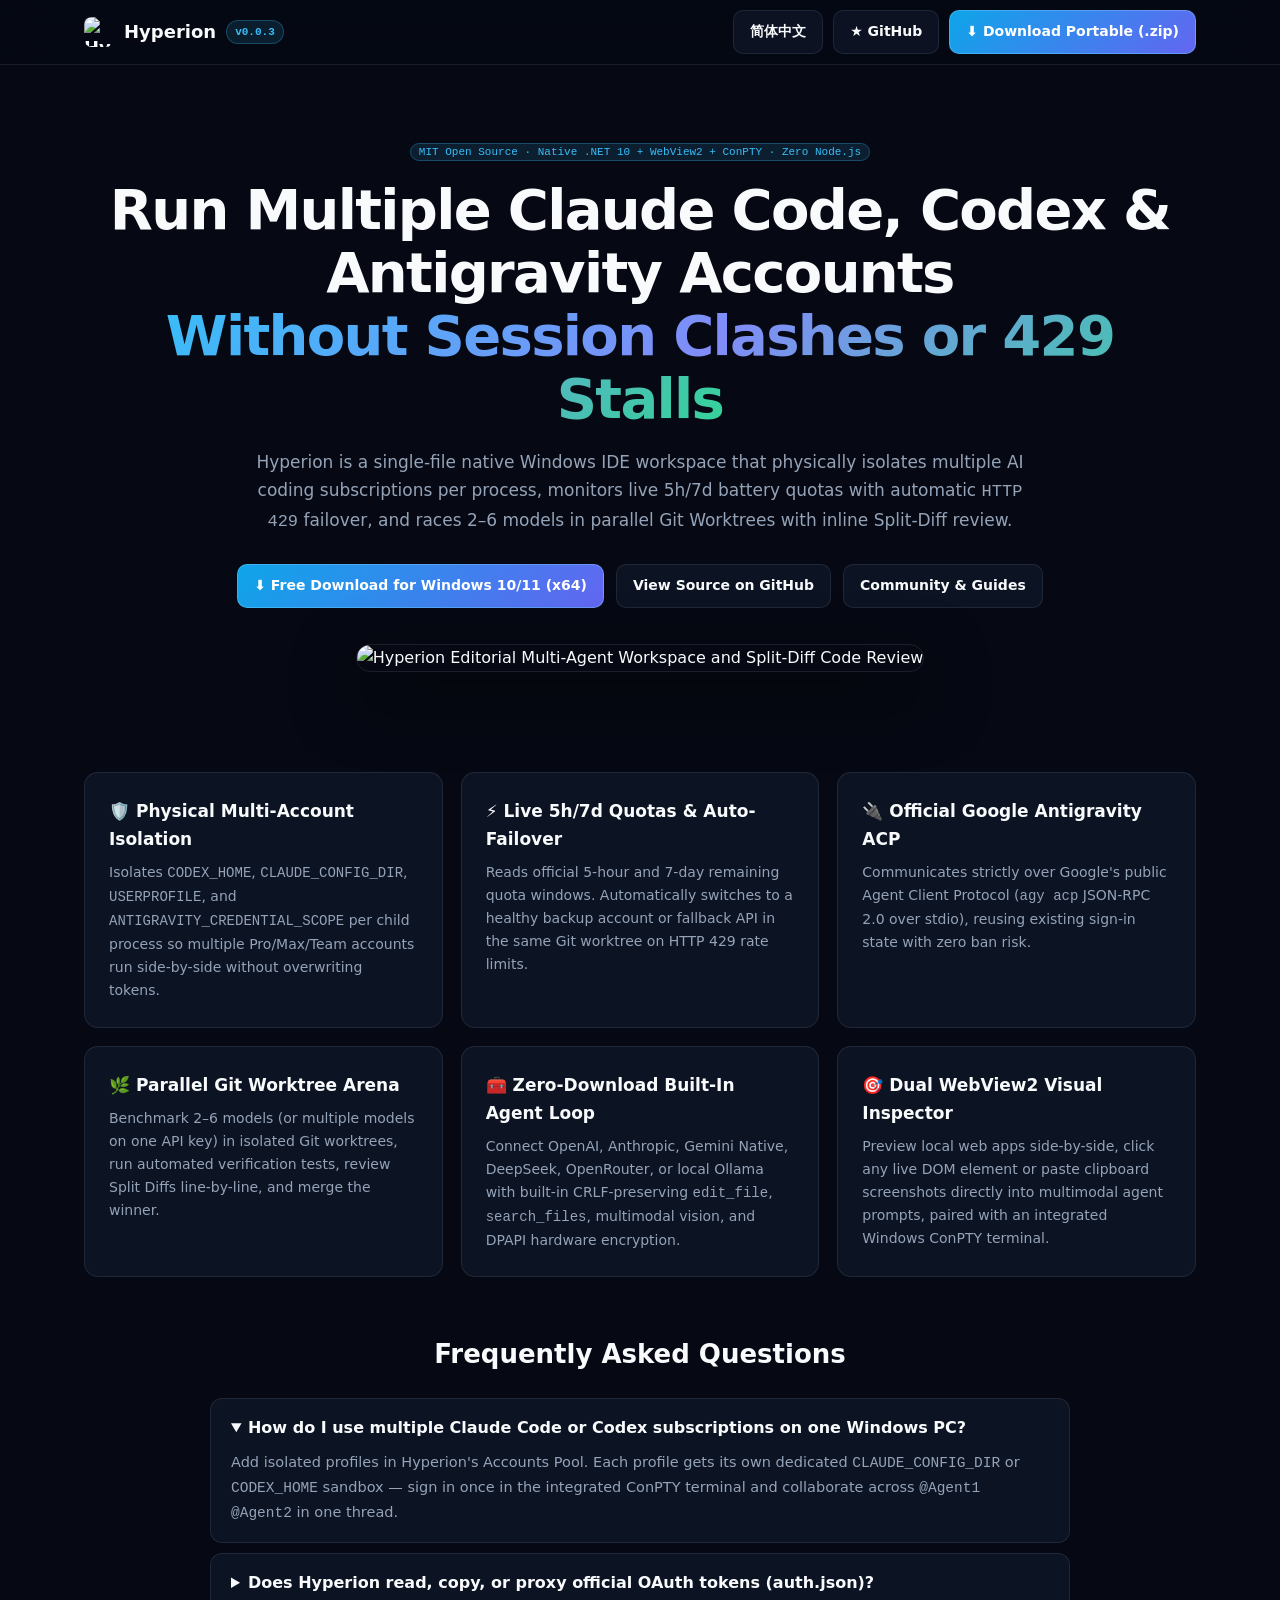
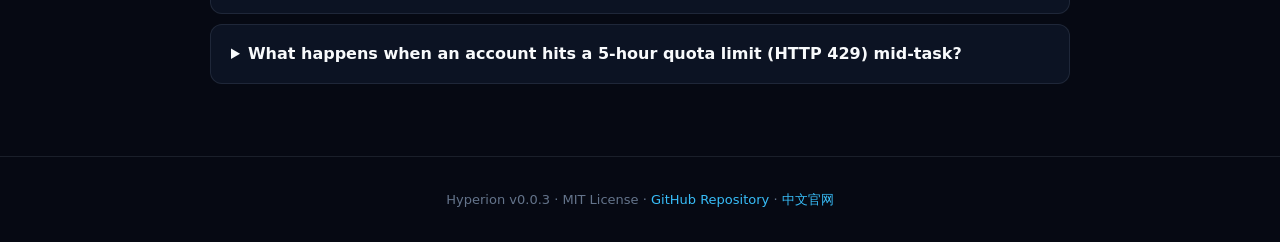
==== site/en/index.html @ 20a64a3a "docs(seo): add multi-page search guides, static English portal, sitemap, JSON-LD & animated product " ====
<!DOCTYPE html>
<html lang="en">
<head>
  <meta charset="UTF-8" />
  <meta name="viewport" content="width=device-width, initial-scale=1.0" />
  <title>Hyperion · Multi-Account Claude Code, Codex &amp; Antigravity ACP Workspace for Windows</title>
  <meta name="description" content="Run multiple Claude Code, OpenAI Codex, and Google Antigravity (official agy acp) accounts simultaneously on Windows without session cross-contamination. Live 5h/7d battery quota meters, automatic HTTP 429 failover, and parallel Git Worktree Arena with Split-Diff review." />
  <meta name="keywords" content="Claude Code multiple accounts Windows,OpenAI Codex multi account,Claude Code 429 rate limit failover,Google Antigravity ACP client,agy acp Windows,Git worktree multi-agent IDE,Ollama coding agent Windows,Hyperion IDE" />
  <link rel="canonical" href="https://thalesnottychus.github.io/Hyperion/en/" />
  <link rel="alternate" hreflang="en" href="https://thalesnottychus.github.io/Hyperion/en/" />
  <link rel="alternate" hreflang="zh-CN" href="https://thalesnottychus.github.io/Hyperion/" />
  <link rel="alternate" hreflang="x-default" href="https://thalesnottychus.github.io/Hyperion/en/" />
  <meta property="og:title" content="Hyperion · Multi-Account Claude Code, Codex &amp; Antigravity Workspace for Windows" />
  <meta property="og:description" content="Physical per-account isolation, live 5h/7d battery quota telemetry, automatic 429 failover, and headless Git Worktree Arena in one native .NET 10 Windows executable." />
  <meta property="og:image" content="https://thalesnottychus.github.io/Hyperion/images/command-en.png" />
  <link rel="icon" type="image/png" href="../images/logo.png" />
  <script type="application/ld+json">
  {
    "@context": "https://schema.org",
    "@type": "SoftwareApplication",
    "name": "Hyperion",
    "operatingSystem": "Windows 10, Windows 11",
    "applicationCategory": "DeveloperApplication",
    "softwareVersion": "0.0.3",
    "license": "https://opensource.org/licenses/MIT",
    "offers": { "@type": "Offer", "price": "0", "priceCurrency": "USD" },
    "downloadUrl": "https://github.com/ThalesNotTychus/Hyperion/releases/latest/download/Hyperion-portable-win-x64.zip",
    "description": "Native .NET 10 + WebView2 + ConPTY multi-agent workspace for Windows with physical per-account isolation for Codex, Claude Code, and Google Antigravity (official ACP), live 5h/7d quota meters, automatic 429 failover, and parallel Git worktree Arena."
  }
  </script>
  <style>
    :root { --bg:#060913; --card:rgba(15,23,42,0.75); --border:rgba(148,163,184,0.14); --text:#f8fafc; --sub:#94a3b8; --cyan:#38bdf8; }
    * { box-sizing:border-box; margin:0; padding:0; }
    body { background:var(--bg); color:var(--text); font-family:"Inter","Segoe UI Variable Display",system-ui,sans-serif; line-height:1.65; }
    a { color:inherit; text-decoration:none; }
    .nav { position:sticky; top:0; z-index:40; backdrop-filter:blur(16px); background:rgba(6,9,19,0.82); border-bottom:1px solid var(--border); }
    .nav-in { max-width:1160px; margin:0 auto; padding:0 24px; height:64px; display:flex; align-items:center; justify-content:space-between; }
    .brand { display:flex; align-items:center; gap:10px; font-weight:700; font-size:18px; }
    .brand img { width:30px; height:30px; border-radius:8px; }
    .tag { font-size:11px; font-family:Consolas,monospace; padding:2px 8px; border-radius:99px; background:rgba(56,189,248,0.12); color:var(--cyan); border:1px solid rgba(56,189,248,0.28); }
    .btn { display:inline-flex; align-items:center; gap:8px; padding:9px 16px; border-radius:10px; font-weight:600; font-size:14px; border:1px solid var(--border); background:var(--card); }
    .btn-primary { background:linear-gradient(135deg,#0ea5e9,#6366f1); border-color:rgba(125,211,252,0.4); color:#fff; }
    .wrap { max-width:1160px; margin:0 auto; padding:0 24px; }
    .hero { text-align:center; padding:72px 0 44px; }
    h1 { font-size:clamp(34px,5vw,56px); line-height:1.12; letter-spacing:-0.03em; margin:16px 0 18px; }
    .grad { background:linear-gradient(135deg,#38bdf8,#818cf8,#34d399); -webkit-background-clip:text; -webkit-text-fill-color:transparent; }
    .lead { max-width:780px; margin:0 auto 28px; color:var(--sub); font-size:17px; }
    .ctas { display:flex; justify-content:center; gap:12px; flex-wrap:wrap; margin-bottom:36px; }
    .shot { width:100%; border-radius:16px; border:1px solid var(--border); box-shadow:0 24px 64px rgba(0,0,0,0.65); }
    .grid { display:grid; grid-template-columns:repeat(3,1fr); gap:18px; margin:56px 0; }
    .card { background:var(--card); border:1px solid var(--border); border-radius:14px; padding:24px; }
    .card h3 { font-size:17px; margin-bottom:8px; }
    .card p { font-size:14px; color:var(--sub); }
    .faq { max-width:860px; margin:20px auto 72px; }
    .faq h2 { font-size:26px; text-align:center; margin-bottom:22px; }
    details { background:var(--card); border:1px solid var(--border); border-radius:12px; padding:16px 20px; margin-bottom:10px; }
    summary { font-weight:700; cursor:pointer; }
    details p { margin-top:10px; color:var(--sub); font-size:14.5px; }
    footer { border-top:1px solid var(--border); padding:32px 0 44px; color:#64748b; font-size:13px; text-align:center; }
    @media (max-width:860px) { .grid { grid-template-columns:1fr; } }
  </style>
</head>
<body>
  <header class="nav">
    <div class="nav-in">
      <a href="./" class="brand"><img src="../images/logo.png" alt="Hyperion Logo" /><span>Hyperion</span><span class="tag">v0.0.3</span></a>
      <div style="display:flex;gap:10px;align-items:center">
        <a class="btn" href="../">简体中文</a>
        <a class="btn" href="https://github.com/ThalesNotTychus/Hyperion" target="_blank" rel="noopener">★ GitHub</a>
        <a class="btn btn-primary" href="https://github.com/ThalesNotTychus/Hyperion/releases/latest/download/Hyperion-portable-win-x64.zip">⬇ Download Portable (.zip)</a>
      </div>
    </div>
  </header>

  <main class="wrap">
    <section class="hero">
      <span class="tag">MIT Open Source · Native .NET 10 + WebView2 + ConPTY · Zero Node.js</span>
      <h1>Run Multiple Claude Code, Codex &amp; Antigravity Accounts<br/><span class="grad">Without Session Clashes or 429 Stalls</span></h1>
      <p class="lead">Hyperion is a single-file native Windows IDE workspace that physically isolates multiple AI coding subscriptions per process, monitors live 5h/7d battery quotas with automatic <code>HTTP 429</code> failover, and races 2–6 models in parallel Git Worktrees with inline Split-Diff review.</p>
      <div class="ctas">
        <a class="btn btn-primary" href="https://github.com/ThalesNotTychus/Hyperion/releases/latest/download/Hyperion-portable-win-x64.zip">⬇ Free Download for Windows 10/11 (x64)</a>
        <a class="btn" href="https://github.com/ThalesNotTychus/Hyperion" target="_blank" rel="noopener">View Source on GitHub</a>
        <a class="btn" href="https://github.com/ThalesNotTychus/Hyperion/discussions" target="_blank" rel="noopener">Community &amp; Guides</a>
      </div>
      <img class="shot" src="../images/command-en.png" alt="Hyperion Editorial Multi-Agent Workspace and Split-Diff Code Review" />
    </section>

    <section class="grid">
      <div class="card">
        <h3>🛡️ Physical Multi-Account Isolation</h3>
        <p>Isolates <code>CODEX_HOME</code>, <code>CLAUDE_CONFIG_DIR</code>, <code>USERPROFILE</code>, and <code>ANTIGRAVITY_CREDENTIAL_SCOPE</code> per child process so multiple Pro/Max/Team accounts run side-by-side without overwriting tokens.</p>
      </div>
      <div class="card">
        <h3>⚡ Live 5h/7d Quotas &amp; Auto-Failover</h3>
        <p>Reads official 5-hour and 7-day remaining quota windows. Automatically switches to a healthy backup account or fallback API in the same Git worktree on HTTP 429 rate limits.</p>
      </div>
      <div class="card">
        <h3>🔌 Official Google Antigravity ACP</h3>
        <p>Communicates strictly over Google's public Agent Client Protocol (<code>agy acp</code> JSON-RPC 2.0 over stdio), reusing existing sign-in state with zero ban risk.</p>
      </div>
      <div class="card">
        <h3>🌿 Parallel Git Worktree Arena</h3>
        <p>Benchmark 2–6 models (or multiple models on one API key) in isolated Git worktrees, run automated verification tests, review Split Diffs line-by-line, and merge the winner.</p>
      </div>
      <div class="card">
        <h3>🧰 Zero-Download Built-In Agent Loop</h3>
        <p>Connect OpenAI, Anthropic, Gemini Native, DeepSeek, OpenRouter, or local Ollama with built-in CRLF-preserving <code>edit_file</code>, <code>search_files</code>, multimodal vision, and DPAPI hardware encryption.</p>
      </div>
      <div class="card">
        <h3>🎯 Dual WebView2 Visual Inspector</h3>
        <p>Preview local web apps side-by-side, click any live DOM element or paste clipboard screenshots directly into multimodal agent prompts, paired with an integrated Windows ConPTY terminal.</p>
      </div>
    </section>

    <section class="faq">
      <h2>Frequently Asked Questions</h2>
      <details open>
        <summary>How do I use multiple Claude Code or Codex subscriptions on one Windows PC?</summary>
        <p>Add isolated profiles in Hyperion's Accounts Pool. Each profile gets its own dedicated <code>CLAUDE_CONFIG_DIR</code> or <code>CODEX_HOME</code> sandbox — sign in once in the integrated ConPTY terminal and collaborate across <code>@Agent1 @Agent2</code> in one thread.</p>
      </details>
      <details>
        <summary>Does Hyperion read, copy, or proxy official OAuth tokens (auth.json)?</summary>
        <p>Never. Official CLIs manage their own authentication inside isolated directories, and Direct API keys are encrypted locally with Windows DPAPI (<code>CryptProtectData</code>).</p>
      </details>
      <details>
        <summary>What happens when an account hits a 5-hour quota limit (HTTP 429) mid-task?</summary>
        <p>With Auto-Failover enabled, Hyperion places the rate-limited account into cooldown and seamlessly continues your conversation on the healthiest same-engine backup account or Direct API fallback without losing context.</p>
      </details>
    </section>
  </main>

  <footer>
    <div class="wrap">Hyperion v0.0.3 · MIT License · <a href="https://github.com/ThalesNotTychus/Hyperion" style="color:#38bdf8">GitHub Repository</a> · <a href="../" style="color:#38bdf8">中文官网</a></div>
  </footer>
</body>
</html>
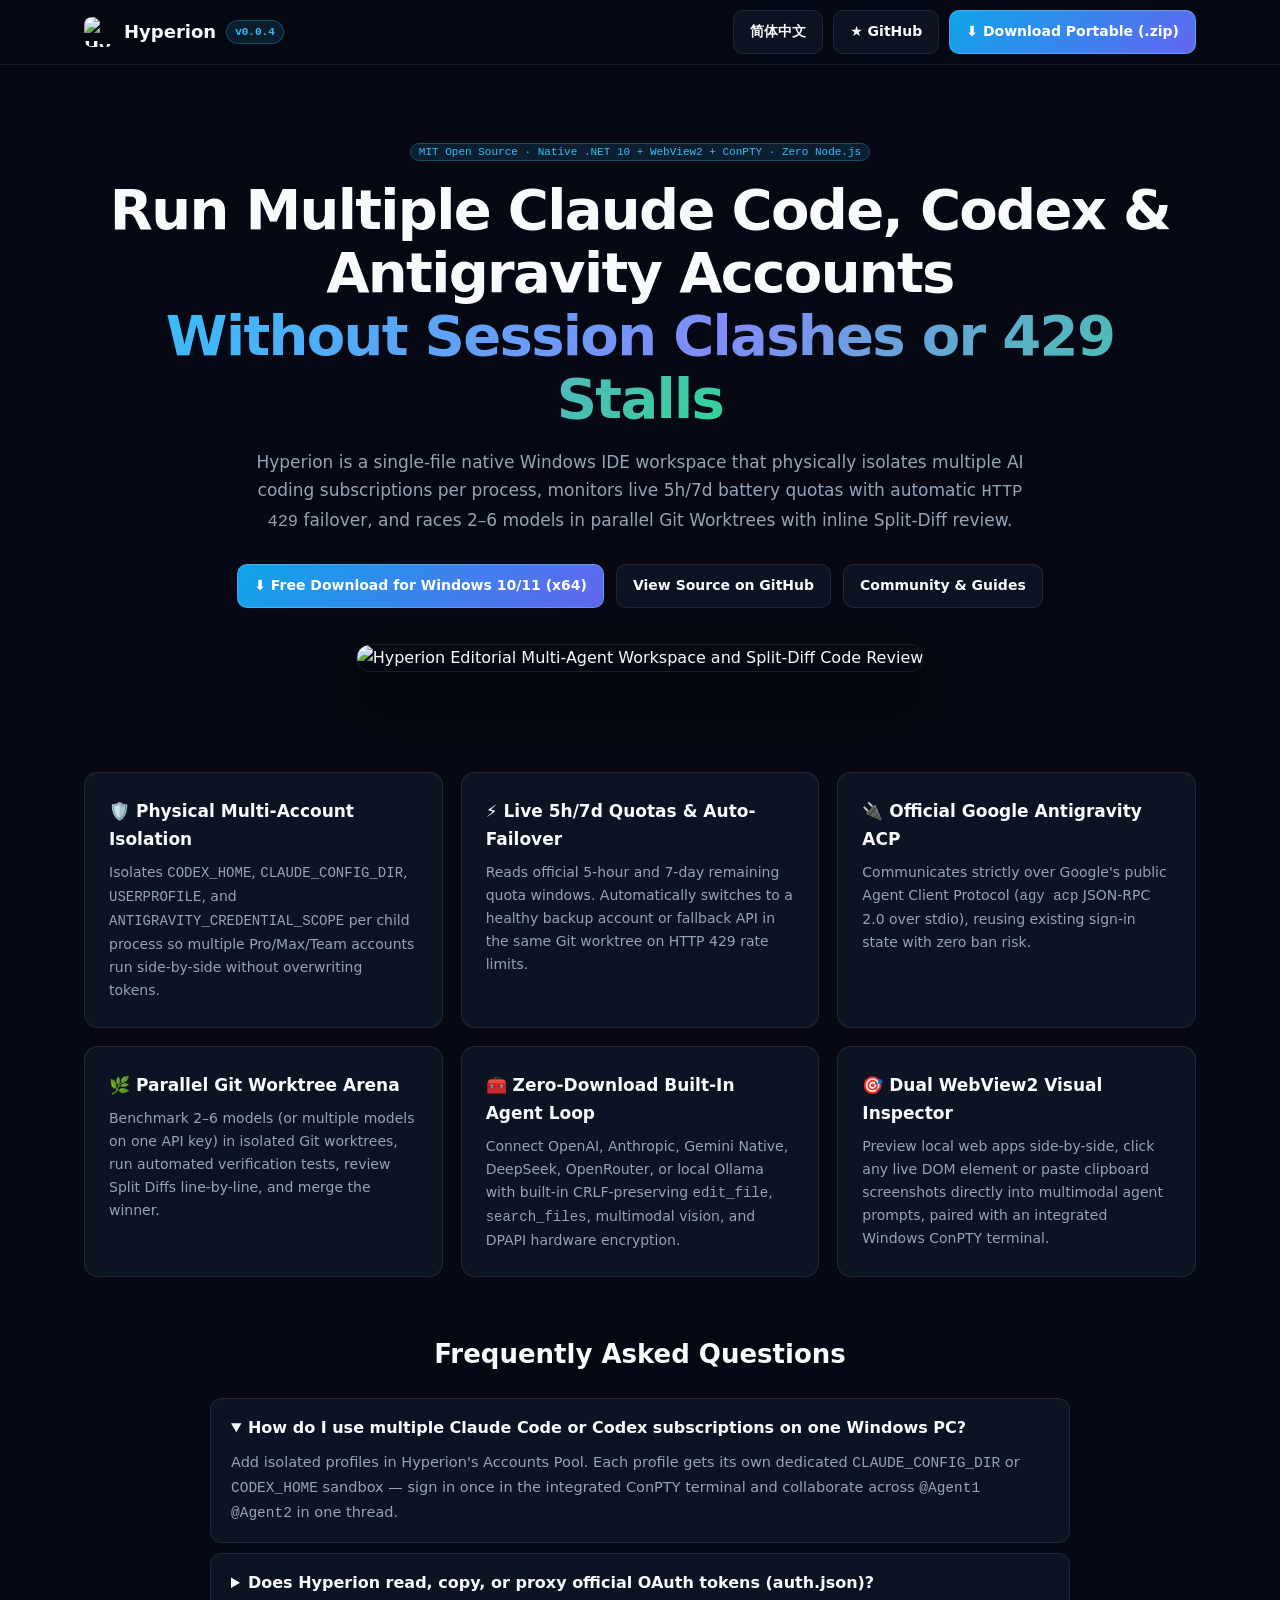
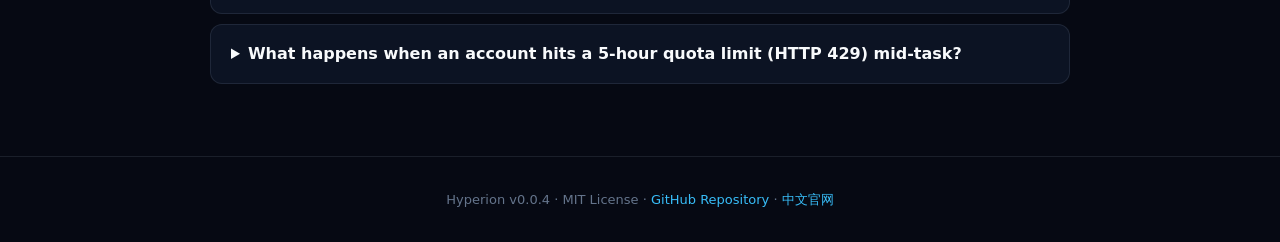
==== commit 6d74e9ff: "feat: release v0.0.4 with file-isolated Antigravity multi-account sandbox & live 5h/7d quota telemet" ====
--- a/site/en/index.html
+++ b/site/en/index.html
@@ -3,6 +3,7 @@
 <head>
   <meta charset="UTF-8" />
   <meta name="viewport" content="width=device-width, initial-scale=1.0" />
+  <meta name="google-site-verification" content="ItQYYok_Dhl2zJWpkmbovAS0xdT79SbaAlVMxHRWnfU" />
   <title>Hyperion · Multi-Account Claude Code, Codex &amp; Antigravity ACP Workspace for Windows</title>
   <meta name="description" content="Run multiple Claude Code, OpenAI Codex, and Google Antigravity (official agy acp) accounts simultaneously on Windows without session cross-contamination. Live 5h/7d battery quota meters, automatic HTTP 429 failover, and parallel Git Worktree Arena with Split-Diff review." />
   <meta name="keywords" content="Claude Code multiple accounts Windows,OpenAI Codex multi account,Claude Code 429 rate limit failover,Google Antigravity ACP client,agy acp Windows,Git worktree multi-agent IDE,Ollama coding agent Windows,Hyperion IDE" />
@@ -21,7 +22,7 @@
     "name": "Hyperion",
     "operatingSystem": "Windows 10, Windows 11",
     "applicationCategory": "DeveloperApplication",
-    "softwareVersion": "0.0.3",
+    "softwareVersion": "0.0.4",
     "license": "https://opensource.org/licenses/MIT",
     "offers": { "@type": "Offer", "price": "0", "priceCurrency": "USD" },
     "downloadUrl": "https://github.com/ThalesNotTychus/Hyperion/releases/latest/download/Hyperion-portable-win-x64.zip",
@@ -63,7 +64,7 @@
 <body>
   <header class="nav">
     <div class="nav-in">
-      <a href="./" class="brand"><img src="../images/logo.png" alt="Hyperion Logo" /><span>Hyperion</span><span class="tag">v0.0.3</span></a>
+      <a href="./" class="brand"><img src="../images/logo.png" alt="Hyperion Logo" /><span>Hyperion</span><span class="tag">v0.0.4</span></a>
       <div style="display:flex;gap:10px;align-items:center">
         <a class="btn" href="../">简体中文</a>
         <a class="btn" href="https://github.com/ThalesNotTychus/Hyperion" target="_blank" rel="noopener">★ GitHub</a>
@@ -130,7 +131,7 @@
   </main>
 
   <footer>
-    <div class="wrap">Hyperion v0.0.3 · MIT License · <a href="https://github.com/ThalesNotTychus/Hyperion" style="color:#38bdf8">GitHub Repository</a> · <a href="../" style="color:#38bdf8">中文官网</a></div>
+    <div class="wrap">Hyperion v0.0.4 · MIT License · <a href="https://github.com/ThalesNotTychus/Hyperion" style="color:#38bdf8">GitHub Repository</a> · <a href="../" style="color:#38bdf8">中文官网</a></div>
   </footer>
 </body>
 </html>
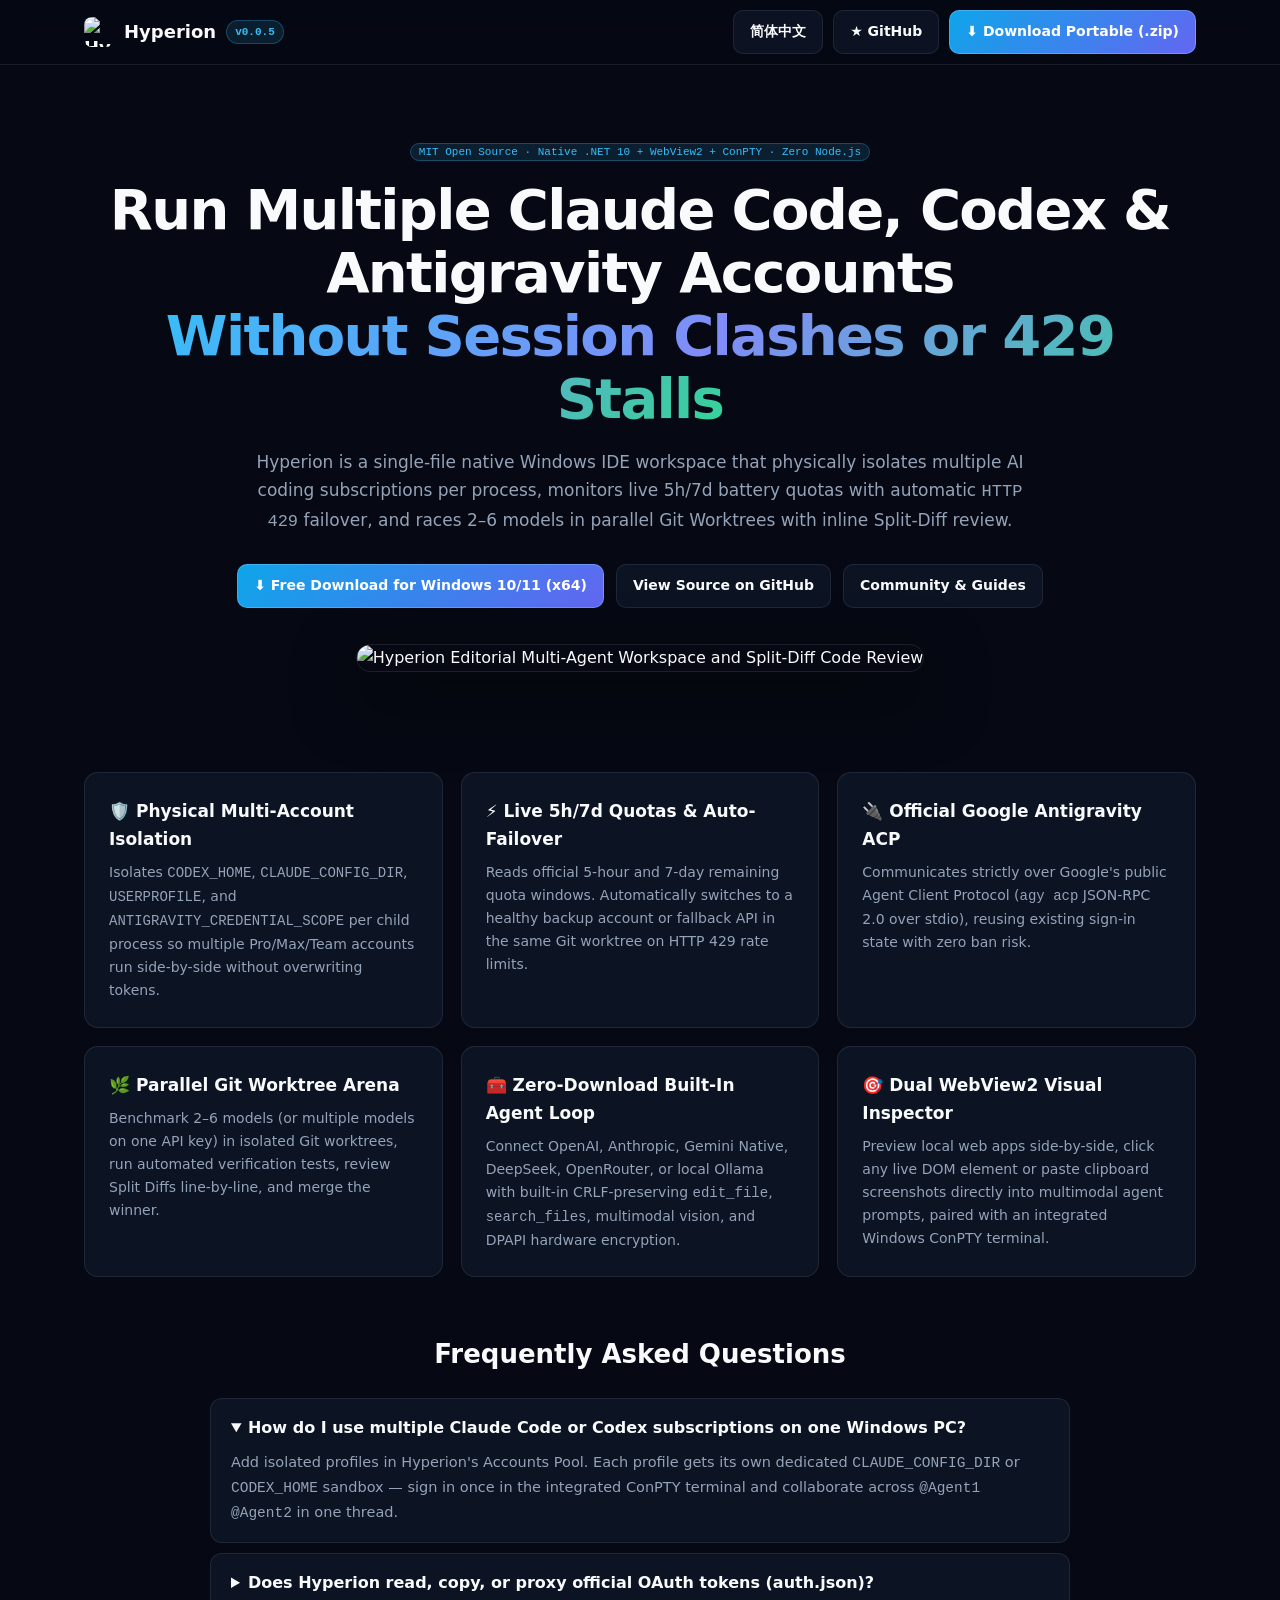
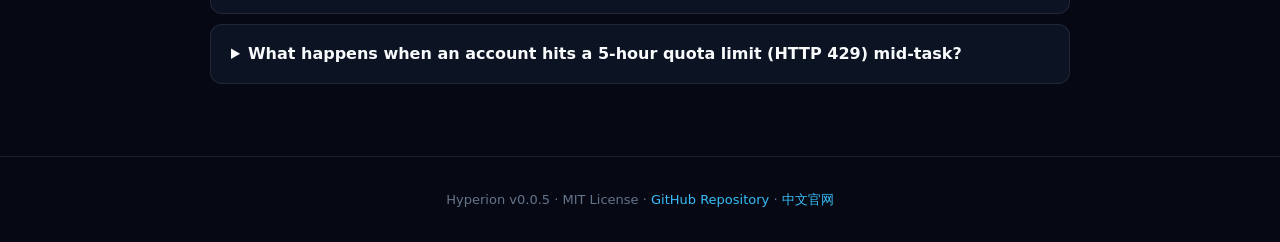
==== commit f3c55ff7: "chore(release): bump version to v0.0.5 with persistent desktop launch controls & tray wakeup" ====
--- a/site/en/index.html
+++ b/site/en/index.html
@@ -22,7 +22,7 @@
     "name": "Hyperion",
     "operatingSystem": "Windows 10, Windows 11",
     "applicationCategory": "DeveloperApplication",
-    "softwareVersion": "0.0.4",
+    "softwareVersion": "0.0.5",
     "license": "https://opensource.org/licenses/MIT",
     "offers": { "@type": "Offer", "price": "0", "priceCurrency": "USD" },
     "downloadUrl": "https://github.com/ThalesNotTychus/Hyperion/releases/latest/download/Hyperion-portable-win-x64.zip",
@@ -64,7 +64,7 @@
 <body>
   <header class="nav">
     <div class="nav-in">
-      <a href="./" class="brand"><img src="../images/logo.png" alt="Hyperion Logo" /><span>Hyperion</span><span class="tag">v0.0.4</span></a>
+      <a href="./" class="brand"><img src="../images/logo.png" alt="Hyperion Logo" /><span>Hyperion</span><span class="tag">v0.0.5</span></a>
       <div style="display:flex;gap:10px;align-items:center">
         <a class="btn" href="../">简体中文</a>
         <a class="btn" href="https://github.com/ThalesNotTychus/Hyperion" target="_blank" rel="noopener">★ GitHub</a>
@@ -131,7 +131,7 @@
   </main>
 
   <footer>
-    <div class="wrap">Hyperion v0.0.4 · MIT License · <a href="https://github.com/ThalesNotTychus/Hyperion" style="color:#38bdf8">GitHub Repository</a> · <a href="../" style="color:#38bdf8">中文官网</a></div>
+    <div class="wrap">Hyperion v0.0.5 · MIT License · <a href="https://github.com/ThalesNotTychus/Hyperion" style="color:#38bdf8">GitHub Repository</a> · <a href="../" style="color:#38bdf8">中文官网</a></div>
   </footer>
 </body>
 </html>
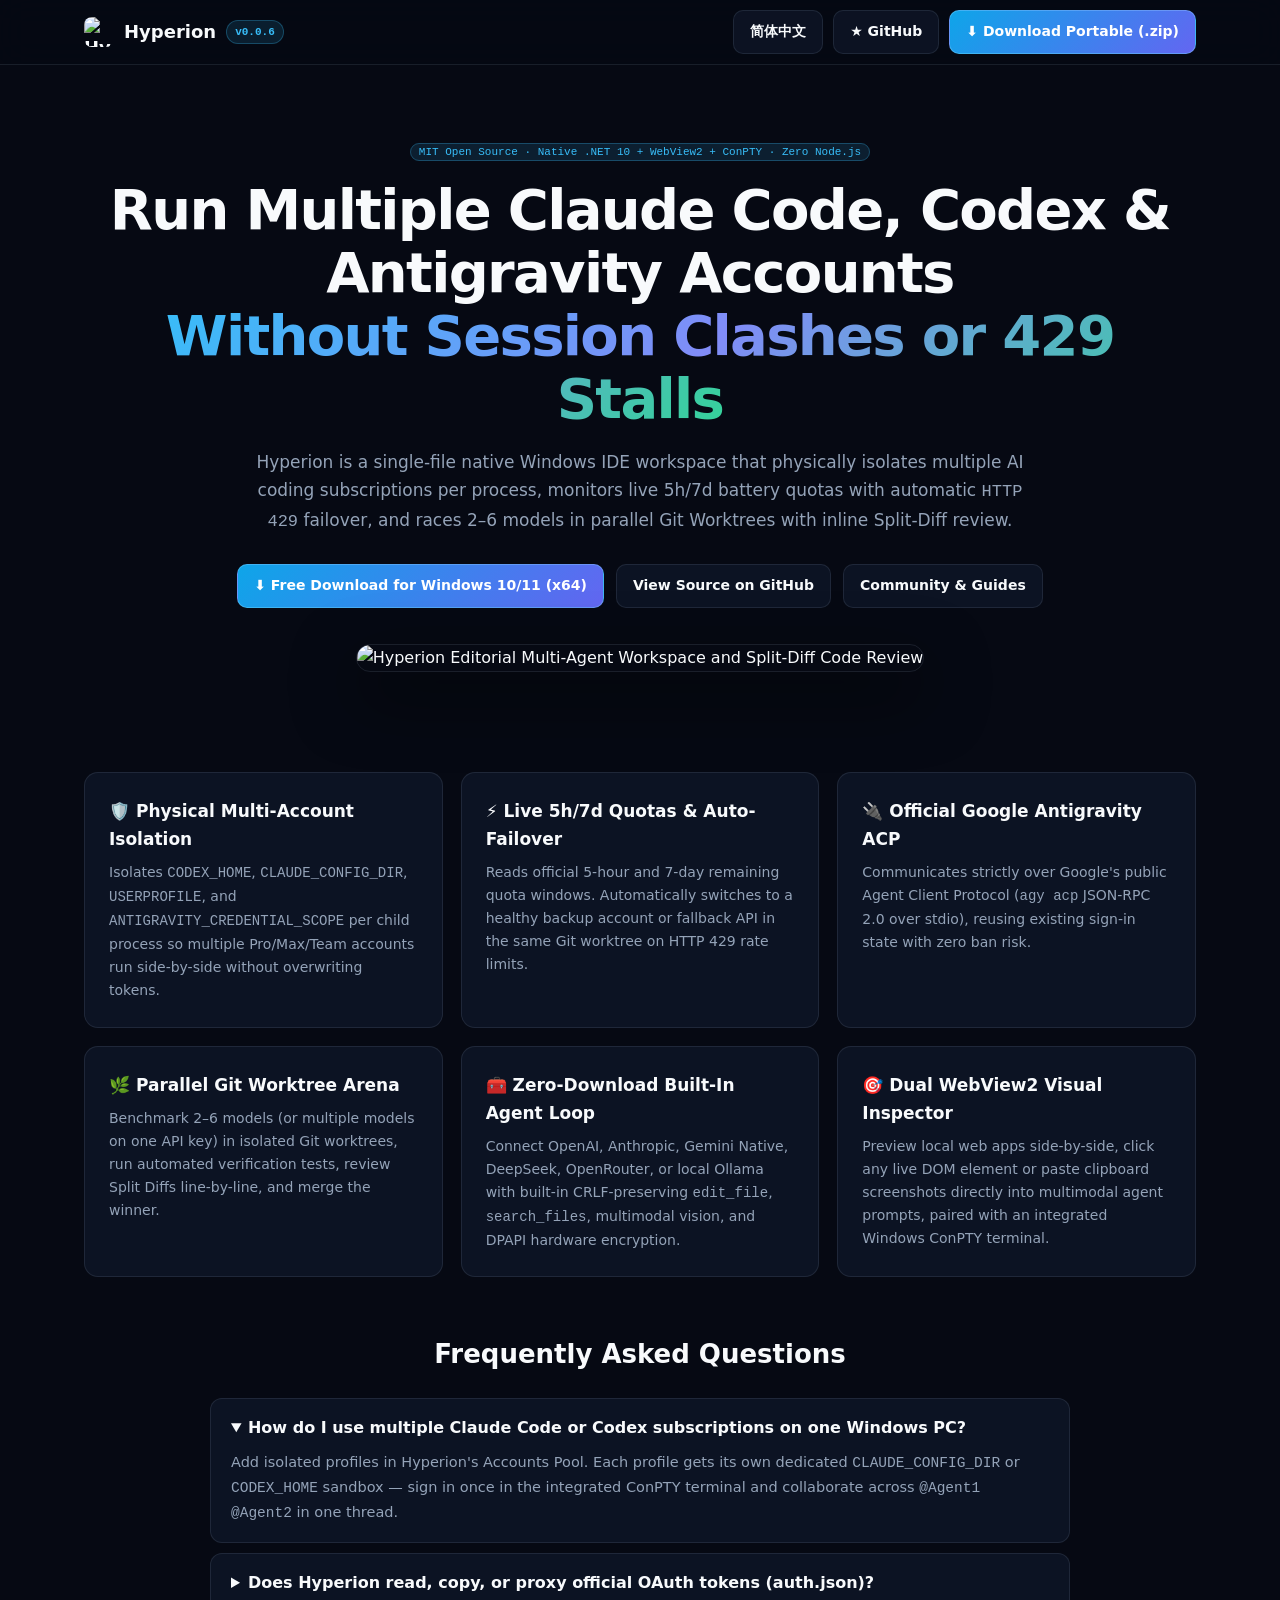
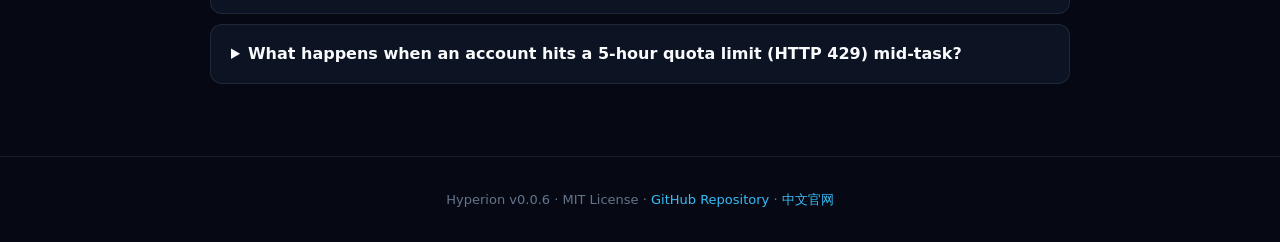
==== commit 0c213b69: "fix(antigravity): eliminate background browser OAuth popups by removing agy print-mode polling (v0.0" ====
--- a/site/en/index.html
+++ b/site/en/index.html
@@ -22,7 +22,7 @@
     "name": "Hyperion",
     "operatingSystem": "Windows 10, Windows 11",
     "applicationCategory": "DeveloperApplication",
-    "softwareVersion": "0.0.5",
+    "softwareVersion": "0.0.6",
     "license": "https://opensource.org/licenses/MIT",
     "offers": { "@type": "Offer", "price": "0", "priceCurrency": "USD" },
     "downloadUrl": "https://github.com/ThalesNotTychus/Hyperion/releases/latest/download/Hyperion-portable-win-x64.zip",
@@ -64,7 +64,7 @@
 <body>
   <header class="nav">
     <div class="nav-in">
-      <a href="./" class="brand"><img src="../images/logo.png" alt="Hyperion Logo" /><span>Hyperion</span><span class="tag">v0.0.5</span></a>
+      <a href="./" class="brand"><img src="../images/logo.png" alt="Hyperion Logo" /><span>Hyperion</span><span class="tag">v0.0.6</span></a>
       <div style="display:flex;gap:10px;align-items:center">
         <a class="btn" href="../">简体中文</a>
         <a class="btn" href="https://github.com/ThalesNotTychus/Hyperion" target="_blank" rel="noopener">★ GitHub</a>
@@ -131,7 +131,7 @@
   </main>
 
   <footer>
-    <div class="wrap">Hyperion v0.0.5 · MIT License · <a href="https://github.com/ThalesNotTychus/Hyperion" style="color:#38bdf8">GitHub Repository</a> · <a href="../" style="color:#38bdf8">中文官网</a></div>
+    <div class="wrap">Hyperion v0.0.6 · MIT License · <a href="https://github.com/ThalesNotTychus/Hyperion" style="color:#38bdf8">GitHub Repository</a> · <a href="../" style="color:#38bdf8">中文官网</a></div>
   </footer>
 </body>
 </html>
